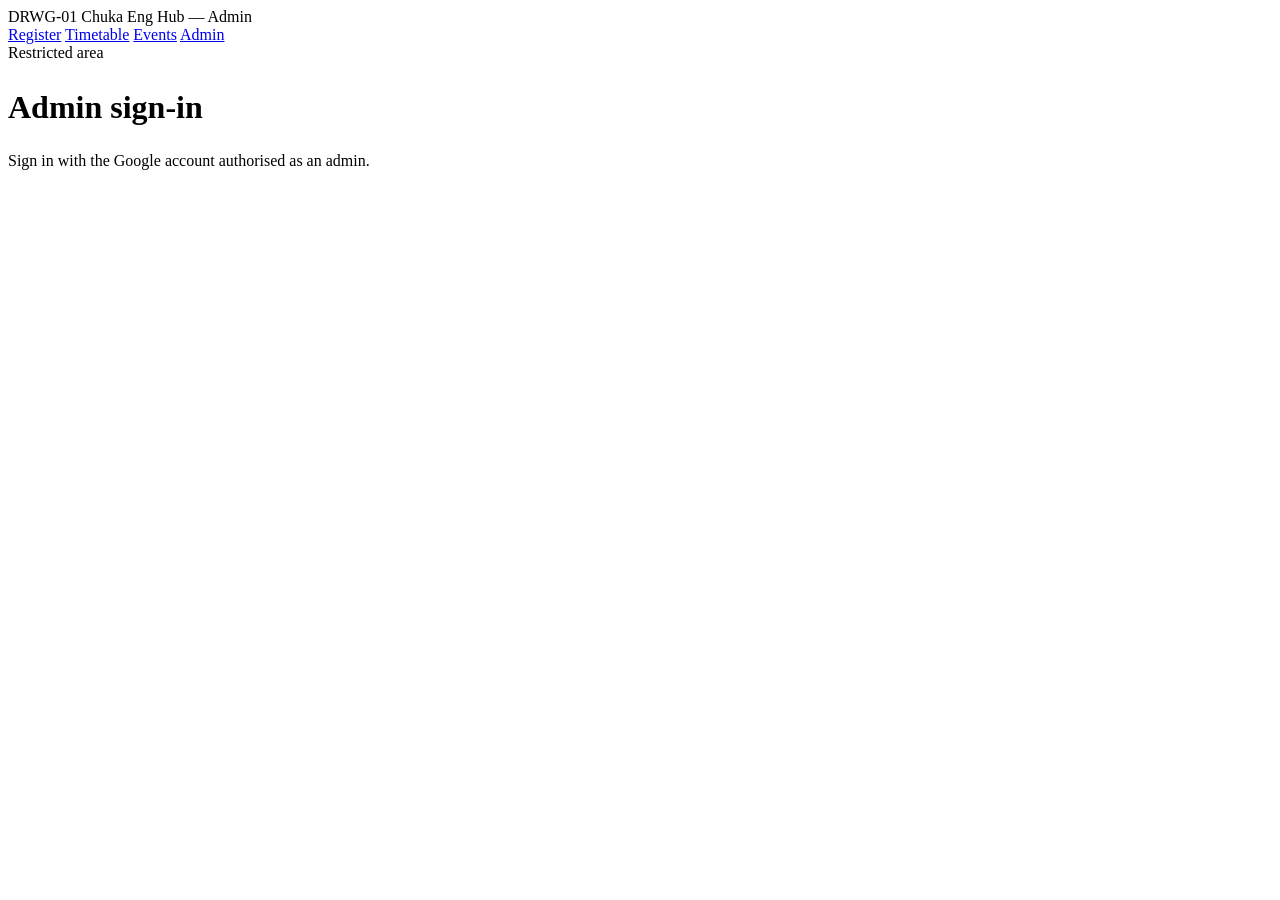
==== admin.html @ 58bb3809 "Create admin.html" ====
<!DOCTYPE html>
<html lang="en">
<head>
<meta charset="UTF-8">
<meta name="viewport" content="width=device-width, initial-scale=1.0">
<title>Admin — Chuka Eng Hub</title>
<link rel="stylesheet" href="style.css">
<script src="https://accounts.google.com/gsi/client" async defer></script>
</head>
<body>

<header class="title-block">
  <div class="title-block-inner">
    <div class="mark">
      <span class="drwg-no">DRWG-01</span>
      <span class="name">Chuka Eng Hub — Admin</span>
    </div>
    <nav>
      <a href="index.html">Register</a>
      <a href="timetable.html">Timetable</a>
      <a href="events.html">Events</a>
      <a href="admin.html" class="active">Admin</a>
    </nav>
  </div>
</header>

<main class="wrap">

  <section id="signin-section" class="hero" style="padding-bottom:0;">
    <div class="field-label">Restricted area</div>
    <h1 style="font-size:2rem;">Admin sign-in</h1>
    <p class="lede">Sign in with the Google account authorised as an admin.</p>
    <div id="g_id_signin" style="margin-top:20px;"></div>
    <div class="msg" id="signin-msg"></div>
  </section>

  <section id="admin-section" style="display:none;">
    <p style="color:rgba(237,242,251,0.75);">Signed in as <strong id="admin-email" class="mono"></strong></p>

    <div class="two-col" style="align-items:stretch;">

      <div class="panel">
        <h2>Post an announcement</h2>
        <form id="announcement-form">
          <label for="a-title">Title</label>
          <input id="a-title" required type="text" placeholder="e.g. CAT 2 postponed">

          <label for="a-body">Message</label>
          <textarea id="a-body" required placeholder="Full announcement text sent to all activated members."></textarea>

          <button class="btn btn-primary btn-block" type="submit">Send announcement now</button>
          <div class="msg" id="announcement-msg"></div>
        </form>
      </div>

      <div class="panel">
        <h2>Add exam timetable entry</h2>
        <form id="exam-form">
          <label for="e-code">Unit code</label>
          <input id="e-code" required type="text" placeholder="e.g. EEE 2201">

          <label for="e-name">Unit name</label>
          <input id="e-name" required type="text" placeholder="e.g. Circuit Theory II">

          <label for="e-date">Date</label>
          <input id="e-date" required type="date">

          <label for="e-time">Time</label>
          <input id="e-time" required type="time">

          <label for="e-venue">Venue</label>
          <input id="e-venue" required type="text" placeholder="e.g. ETB 3">

          <label for="e-notes">Notes (optional)</label>
          <input id="e-notes" type="text" placeholder="e.g. Bring calculator">

          <button class="btn btn-primary btn-block" type="submit">Add to timetable</button>
          <div class="msg" id="exam-msg"></div>
        </form>
      </div>

    </div>

    <div class="panel" style="margin-top:24px;">
      <h2>Add event</h2>
      <form id="event-form">
        <div class="two-col">
          <div>
            <label for="ev-name">Event name</label>
            <input id="ev-name" required type="text" placeholder="e.g. Engineering Career Fair">

            <label for="ev-date">Date</label>
            <input id="ev-date" required type="date">

            <label for="ev-time">Time (optional)</label>
            <input id="ev-time" type="time">
          </div>
          <div>
            <label for="ev-location">Location</label>
            <input id="ev-location" required type="text" placeholder="e.g. ETB Grounds">

            <label for="ev-description">Description</label>
            <textarea id="ev-description" required placeholder="Short description shown on the events page."></textarea>

            <label style="display:flex; align-items:center; gap:8px; margin-top:14px;">
              <input type="checkbox" id="ev-notify" style="width:auto;">
              <span style="font-weight:500;">Email activated members about this event</span>
            </label>
          </div>
        </div>
        <button class="btn btn-primary btn-block" type="submit">Publish event</button>
        <div class="msg" id="event-msg"></div>
      </form>
    </div>
  </section>

</main>

<script src="app.js"></script>
<script>
  /* ---- CONFIG: paste your Google OAuth Client ID (from Google Cloud Console) ---- */
  const GOOGLE_CLIENT_ID = "PASTE_YOUR_GOOGLE_OAUTH_CLIENT_ID_HERE.apps.googleusercontent.com";

  let idToken = null;

  window.onload = () => {
    google.accounts.id.initialize({
      client_id: GOOGLE_CLIENT_ID,
      callback: handleCredentialResponse
    });
    google.accounts.id.renderButton(
      document.getElementById("g_id_signin"),
      { theme: "outline", size: "large" }
    );
  };

  async function handleCredentialResponse(response) {
    idToken = response.credential;
    const msg = document.getElementById("signin-msg");
    try {
      const result = await callBackend("verifyAdmin", { idToken });
      if (result.success) {
        document.getElementById("signin-section").style.display = "none";
        document.getElementById("admin-section").style.display = "block";
        document.getElementById("admin-email").textContent = result.email;
      } else {
        showMsg(msg, result.error || "This account is not authorised as an admin.", false);
      }
    } catch (err) {
      showMsg(msg, "Couldn't verify sign-in. Try again.", false);
    }
  }

  // ---- Announcement ----
  document.getElementById("announcement-form").addEventListener("submit", async (e) => {
    e.preventDefault();
    const msg = document.getElementById("announcement-msg");
    const result = await callBackend("postAnnouncement", {
      idToken,
      title: document.getElementById("a-title").value.trim(),
      body: document.getElementById("a-body").value.trim()
    });
    showMsg(msg, result.success ? "Announcement sent." : (result.error || "Failed to send."), result.success);
    if (result.success) e.target.reset();
  });

  // ---- Exam timetable ----
  document.getElementById("exam-form").addEventListener("submit", async (e) => {
    e.preventDefault();
    const msg = document.getElementById("exam-msg");
    const result = await callBackend("addExamEntry", {
      idToken,
      unitCode: document.getElementById("e-code").value.trim(),
      unitName: document.getElementById("e-name").value.trim(),
      date: document.getElementById("e-date").value,
      time: document.getElementById("e-time").value,
      venue: document.getElementById("e-venue").value.trim(),
      notes: document.getElementById("e-notes").value.trim()
    });
    showMsg(msg, result.success ? "Added to timetable." : (result.error || "Failed to add."), result.success);
    if (result.success) e.target.reset();
  });

  // ---- Event ----
  document.getElementById("event-form").addEventListener("submit", async (e) => {
    e.preventDefault();
    const msg = document.getElementById("event-msg");
    const result = await callBackend("addEvent", {
      idToken,
      eventName: document.getElementById("ev-name").value.trim(),
      date: document.getElementById("ev-date").value,
      time: document.getElementById("ev-time").value,
      location: document.getElementById("ev-location").value.trim(),
      description: document.getElementById("ev-description").value.trim(),
      notifyMembers: document.getElementById("ev-notify").checked
    });
    showMsg(msg, result.success ? "Event published." : (result.error || "Failed to publish."), result.success);
    if (result.success) e.target.reset();
  });
</script>
</body>
</html>
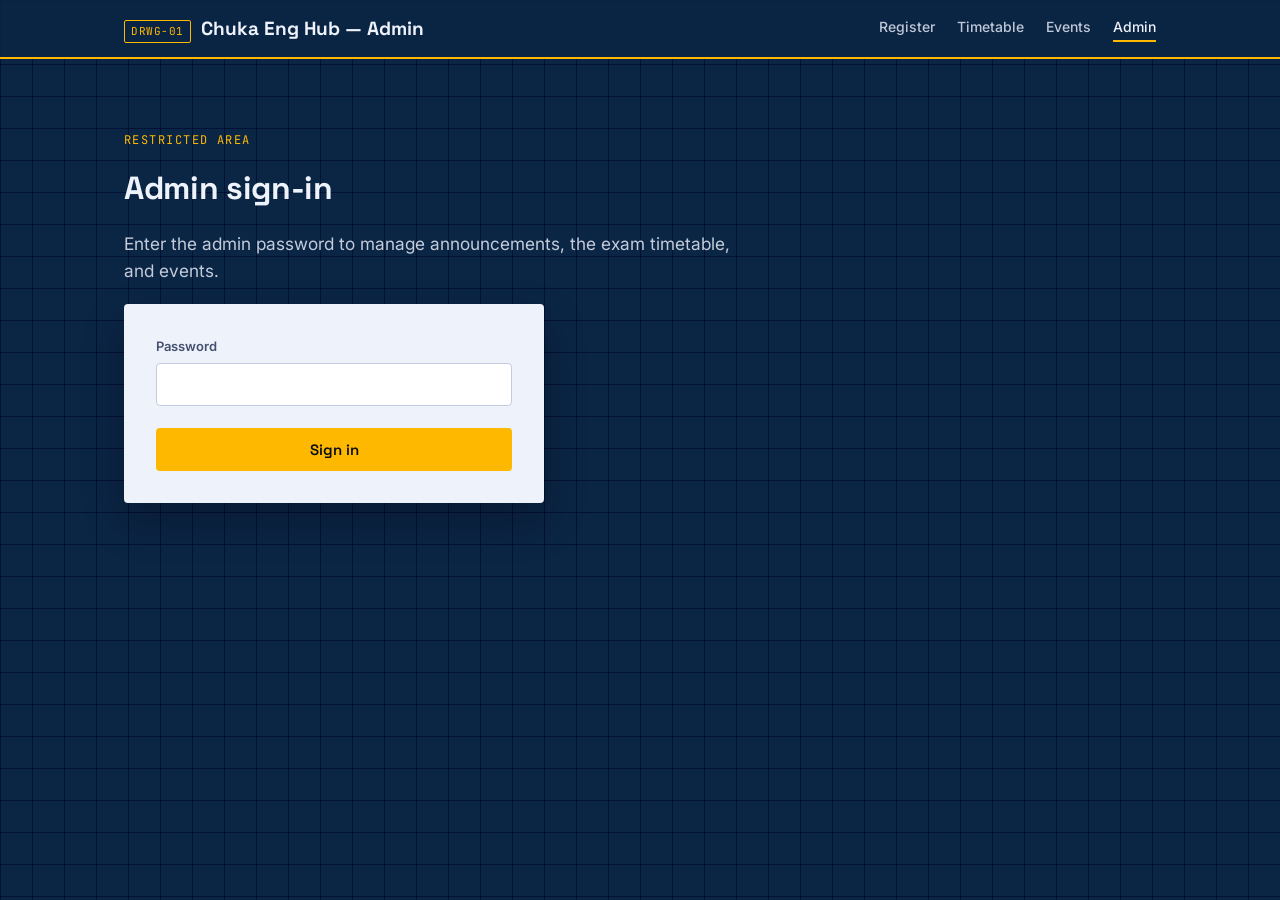
==== commit adef9c77: "Update admin.html" ====
--- a/admin.html
+++ b/admin.html
@@ -5,7 +5,6 @@
 <meta name="viewport" content="width=device-width, initial-scale=1.0">
 <title>Admin — Chuka Eng Hub</title>
 <link rel="stylesheet" href="style.css">
-<script src="https://accounts.google.com/gsi/client" async defer></script>
 </head>
 <body>
 
@@ -29,13 +28,22 @@
   <section id="signin-section" class="hero" style="padding-bottom:0;">
     <div class="field-label">Restricted area</div>
     <h1 style="font-size:2rem;">Admin sign-in</h1>
-    <p class="lede">Sign in with the Google account authorised as an admin.</p>
-    <div id="g_id_signin" style="margin-top:20px;"></div>
-    <div class="msg" id="signin-msg"></div>
+    <p class="lede">Enter the admin password to manage announcements, the exam timetable, and events.</p>
+
+    <div class="panel" style="max-width:420px; margin-top:20px;">
+      <form id="password-form">
+        <label for="admin-password">Password</label>
+        <input id="admin-password" type="password" required autocomplete="current-password">
+        <button class="btn btn-primary btn-block" type="submit">Sign in</button>
+        <div class="msg" id="signin-msg"></div>
+      </form>
+    </div>
   </section>
 
   <section id="admin-section" style="display:none;">
-    <p style="color:rgba(237,242,251,0.75);">Signed in as <strong id="admin-email" class="mono"></strong></p>
+    <p style="color:rgba(237,242,251,0.75);">Signed in as admin.
+      <button id="logout-btn" class="btn-ghost" style="border:none; text-decoration:underline; background:none; cursor:pointer; padding:0; color:inherit; font-family:inherit;">Sign out</button>
+    </p>
 
     <div class="two-col" style="align-items:stretch;">
 
@@ -118,37 +126,38 @@
 
 <script src="app.js"></script>
 <script>
-  /* ---- CONFIG: paste your Google OAuth Client ID (from Google Cloud Console) ---- */
-  const GOOGLE_CLIENT_ID = "PASTE_YOUR_GOOGLE_OAUTH_CLIENT_ID_HERE.apps.googleusercontent.com";
-
-  let idToken = null;
-
-  window.onload = () => {
-    google.accounts.id.initialize({
-      client_id: GOOGLE_CLIENT_ID,
-      callback: handleCredentialResponse
-    });
-    google.accounts.id.renderButton(
-      document.getElementById("g_id_signin"),
-      { theme: "outline", size: "large" }
-    );
-  };
-
-  async function handleCredentialResponse(response) {
-    idToken = response.credential;
+  let adminPassword = null;
+
+  // Restore session for this tab only (cleared on close) so a refresh
+  // doesn't force re-entering the password every time.
+  adminPassword = sessionStorage.getItem("cehAdminPw");
+  if (adminPassword) showAdminSection();
+
+  document.getElementById("password-form").addEventListener("submit", async (e) => {
+    e.preventDefault();
     const msg = document.getElementById("signin-msg");
-    try {
-      const result = await callBackend("verifyAdmin", { idToken });
-      if (result.success) {
-        document.getElementById("signin-section").style.display = "none";
-        document.getElementById("admin-section").style.display = "block";
-        document.getElementById("admin-email").textContent = result.email;
-      } else {
-        showMsg(msg, result.error || "This account is not authorised as an admin.", false);
-      }
-    } catch (err) {
-      showMsg(msg, "Couldn't verify sign-in. Try again.", false);
+    const pw = document.getElementById("admin-password").value;
+    const result = await callBackend("verifyAdmin", { password: pw });
+    if (result.success) {
+      adminPassword = pw;
+      sessionStorage.setItem("cehAdminPw", pw);
+      showAdminSection();
+    } else {
+      showMsg(msg, result.error || "Incorrect password.", false);
     }
+  });
+
+  document.getElementById("logout-btn").addEventListener("click", () => {
+    sessionStorage.removeItem("cehAdminPw");
+    adminPassword = null;
+    document.getElementById("admin-section").style.display = "none";
+    document.getElementById("signin-section").style.display = "block";
+    document.getElementById("admin-password").value = "";
+  });
+
+  function showAdminSection() {
+    document.getElementById("signin-section").style.display = "none";
+    document.getElementById("admin-section").style.display = "block";
   }
 
   // ---- Announcement ----
@@ -156,7 +165,7 @@
     e.preventDefault();
     const msg = document.getElementById("announcement-msg");
     const result = await callBackend("postAnnouncement", {
-      idToken,
+      password: adminPassword,
       title: document.getElementById("a-title").value.trim(),
       body: document.getElementById("a-body").value.trim()
     });
@@ -169,7 +178,7 @@
     e.preventDefault();
     const msg = document.getElementById("exam-msg");
     const result = await callBackend("addExamEntry", {
-      idToken,
+      password: adminPassword,
       unitCode: document.getElementById("e-code").value.trim(),
       unitName: document.getElementById("e-name").value.trim(),
       date: document.getElementById("e-date").value,
@@ -186,7 +195,7 @@
     e.preventDefault();
     const msg = document.getElementById("event-msg");
     const result = await callBackend("addEvent", {
-      idToken,
+      password: adminPassword,
       eventName: document.getElementById("ev-name").value.trim(),
       date: document.getElementById("ev-date").value,
       time: document.getElementById("ev-time").value,
--- a/style.css
+++ b/style.css
@@ -0,0 +1,391 @@
+/* ==========================================================================
+   Chuka Eng Hub — visual identity: "engineering drawing / blueprint"
+   Palette:
+     --navy       #0B2545  (blueprint field)
+     --navy-line  #1B3A63  (grid lines on blueprint)
+     --paper      #EDF2FB  (drawing paper / card surface)
+     --ink        #0A0E17  (primary text on paper)
+     --amber      #FFB800  (accent, "hazard/measurement" marks)
+     --signal     #3DDC84  (success / paid / active status)
+     --alert      #FF5C5C  (errors, unpaid/inactive status)
+   Type:
+     Display: 'Space Grotesk' — technical, geometric, drawing-title feel
+     Body:    'Inter'
+     Data:    'JetBrains Mono' — unit codes, dates, timetable figures
+   ========================================================================== */
+
+@import url('https://fonts.googleapis.com/css2?family=Space+Grotesk:wght@500;600;700&family=Inter:wght@400;500;600&family=JetBrains+Mono:wght@400;500;700&display=swap');
+
+:root {
+  --navy: #0B2545;
+  --navy-line: #1B3A63;
+  --paper: #EDF2FB;
+  --ink: #0A0E17;
+  --ink-soft: #445070;
+  --amber: #FFB800;
+  --signal: #3DDC84;
+  --alert: #FF5C5C;
+  --radius: 4px;
+  --max-width: 1080px;
+}
+
+* { box-sizing: border-box; }
+
+html { scroll-behavior: smooth; }
+
+@media (prefers-reduced-motion: reduce) {
+  html { scroll-behavior: auto; }
+  * { animation-duration: 0.001ms !important; transition-duration: 0.001ms !important; }
+}
+
+body {
+  margin: 0;
+  background:
+    linear-gradient(var(--navy-line) 1px, transparent 1px) 0 0 / 32px 32px,
+    linear-gradient(90deg, var(--navy-line) 1px, transparent 1px) 0 0 / 32px 32px,
+    var(--navy);
+  background-blend-mode: overlay, overlay, normal;
+  color: var(--paper);
+  font-family: 'Inter', sans-serif;
+  line-height: 1.55;
+  min-height: 100vh;
+}
+
+a { color: inherit; }
+
+h1, h2, h3, .display {
+  font-family: 'Space Grotesk', sans-serif;
+  letter-spacing: -0.01em;
+  margin: 0 0 0.4em;
+}
+
+.mono {
+  font-family: 'JetBrains Mono', monospace;
+}
+
+.wrap {
+  max-width: var(--max-width);
+  margin: 0 auto;
+  padding: 0 24px;
+}
+
+/* ---------- Title block (signature element) ----------
+   Mimics an engineering drawing's title block: a bordered strip with
+   labeled fields, used as the site header/status bar on every page. */
+
+.title-block {
+  border-bottom: 2px solid var(--amber);
+  background: rgba(11, 37, 69, 0.85);
+  backdrop-filter: blur(6px);
+  position: sticky;
+  top: 0;
+  z-index: 20;
+}
+
+.title-block-inner {
+  max-width: var(--max-width);
+  margin: 0 auto;
+  padding: 14px 24px;
+  display: flex;
+  align-items: center;
+  justify-content: space-between;
+  flex-wrap: wrap;
+  gap: 12px;
+}
+
+.title-block .mark {
+  display: flex;
+  align-items: baseline;
+  gap: 10px;
+}
+
+.title-block .mark .drwg-no {
+  font-family: 'JetBrains Mono', monospace;
+  font-size: 11px;
+  color: var(--amber);
+  border: 1px solid var(--amber);
+  padding: 2px 6px;
+  border-radius: 2px;
+  letter-spacing: 0.05em;
+}
+
+.title-block .mark .name {
+  font-family: 'Space Grotesk', sans-serif;
+  font-weight: 700;
+  font-size: 19px;
+}
+
+.title-block nav {
+  display: flex;
+  gap: 22px;
+  font-size: 14px;
+  font-weight: 500;
+}
+
+.title-block nav a {
+  text-decoration: none;
+  color: var(--paper);
+  opacity: 0.8;
+  border-bottom: 2px solid transparent;
+  padding-bottom: 2px;
+}
+
+.title-block nav a:hover,
+.title-block nav a.active {
+  opacity: 1;
+  border-bottom-color: var(--amber);
+}
+
+/* ---------- Hero ---------- */
+
+.hero {
+  padding: 72px 0 48px;
+}
+
+.hero .field-label {
+  font-family: 'JetBrains Mono', monospace;
+  font-size: 12px;
+  letter-spacing: 0.12em;
+  text-transform: uppercase;
+  color: var(--amber);
+  margin-bottom: 14px;
+}
+
+.hero h1 {
+  font-size: clamp(2rem, 5vw, 3.2rem);
+  max-width: 18ch;
+}
+
+.hero p.lede {
+  max-width: 56ch;
+  color: rgba(237, 242, 251, 0.82);
+  font-size: 1.08rem;
+}
+
+.hero-specs {
+  display: grid;
+  grid-template-columns: repeat(auto-fit, minmax(140px, 1fr));
+  gap: 1px;
+  background: var(--navy-line);
+  border: 1px solid var(--navy-line);
+  margin-top: 36px;
+  max-width: 640px;
+}
+
+.hero-specs div {
+  background: rgba(11, 37, 69, 0.9);
+  padding: 14px 16px;
+}
+
+.hero-specs .k {
+  font-family: 'JetBrains Mono', monospace;
+  font-size: 10px;
+  letter-spacing: 0.08em;
+  text-transform: uppercase;
+  color: var(--amber);
+  display: block;
+  margin-bottom: 6px;
+}
+
+.hero-specs .v {
+  font-family: 'Space Grotesk', sans-serif;
+  font-weight: 600;
+  font-size: 1rem;
+}
+
+/* ---------- Cards / panels (drawing paper) ---------- */
+
+.panel {
+  background: var(--paper);
+  color: var(--ink);
+  border-radius: var(--radius);
+  padding: 32px;
+  box-shadow: 0 18px 40px rgba(0,0,0,0.28);
+}
+
+.panel h2 { color: var(--ink); }
+.panel p { color: var(--ink-soft); }
+
+section {
+  padding: 40px 0;
+}
+
+/* ---------- Forms ---------- */
+
+label {
+  display: block;
+  font-size: 13px;
+  font-weight: 600;
+  margin: 16px 0 6px;
+  color: var(--ink-soft);
+}
+
+label:first-of-type { margin-top: 0; }
+
+input, select, textarea {
+  width: 100%;
+  padding: 11px 13px;
+  border: 1.5px solid #C4CDE0;
+  border-radius: var(--radius);
+  font-family: 'Inter', sans-serif;
+  font-size: 15px;
+  background: #fff;
+  color: var(--ink);
+}
+
+input:focus, select:focus, textarea:focus {
+  outline: 2px solid var(--navy);
+  outline-offset: 1px;
+  border-color: var(--navy);
+}
+
+textarea { resize: vertical; min-height: 90px; }
+
+.btn {
+  display: inline-flex;
+  align-items: center;
+  gap: 8px;
+  border: none;
+  border-radius: var(--radius);
+  padding: 12px 22px;
+  font-family: 'Space Grotesk', sans-serif;
+  font-weight: 600;
+  font-size: 15px;
+  cursor: pointer;
+  text-decoration: none;
+}
+
+.btn-primary {
+  background: var(--amber);
+  color: var(--ink);
+}
+.btn-primary:hover { background: #ffc633; }
+
+.btn-ghost {
+  background: transparent;
+  border: 1.5px solid var(--navy);
+  color: var(--navy);
+}
+.btn-ghost:hover { background: rgba(11,37,69,0.06); }
+
+.btn-block { width: 100%; justify-content: center; margin-top: 22px; }
+
+.btn:disabled { opacity: 0.6; cursor: not-allowed; }
+
+/* ---------- Status pills ---------- */
+
+.pill {
+  display: inline-block;
+  font-family: 'JetBrains Mono', monospace;
+  font-size: 11px;
+  letter-spacing: 0.05em;
+  text-transform: uppercase;
+  padding: 3px 9px;
+  border-radius: 20px;
+}
+.pill-free { background: #E4E9F5; color: var(--ink-soft); }
+.pill-paid { background: rgba(61, 220, 132, 0.15); color: #1D8A52; }
+
+/* ---------- Tables (timetable / events) ---------- */
+
+table {
+  width: 100%;
+  border-collapse: collapse;
+  font-size: 14.5px;
+}
+
+th {
+  text-align: left;
+  font-family: 'JetBrains Mono', monospace;
+  font-size: 11px;
+  letter-spacing: 0.06em;
+  text-transform: uppercase;
+  color: var(--ink-soft);
+  border-bottom: 2px solid var(--navy);
+  padding: 10px 8px;
+}
+
+td {
+  padding: 12px 8px;
+  border-bottom: 1px solid #DCE3F0;
+  color: var(--ink);
+}
+
+tr:last-child td { border-bottom: none; }
+
+.unit-code {
+  font-family: 'JetBrains Mono', monospace;
+  font-weight: 700;
+  color: var(--navy);
+}
+
+/* ---------- Feature grid ---------- */
+
+.grid-3 {
+  display: grid;
+  grid-template-columns: repeat(auto-fit, minmax(230px, 1fr));
+  gap: 20px;
+  margin-top: 8px;
+}
+
+.feature {
+  border: 1px solid var(--navy-line);
+  background: rgba(237, 242, 251, 0.04);
+  border-radius: var(--radius);
+  padding: 22px;
+}
+
+.feature .num {
+  font-family: 'JetBrains Mono', monospace;
+  color: var(--amber);
+  font-size: 12px;
+  margin-bottom: 10px;
+  display: block;
+}
+
+.feature h3 { font-size: 1.05rem; margin-bottom: 6px; }
+.feature p { color: rgba(237,242,251,0.75); font-size: 0.94rem; margin: 0; }
+
+/* ---------- Footer ---------- */
+
+footer {
+  border-top: 1px solid var(--navy-line);
+  margin-top: 60px;
+  padding: 28px 0 40px;
+  font-size: 13px;
+  color: rgba(237,242,251,0.6);
+}
+
+footer a { text-decoration: underline; }
+
+.support-note {
+  font-size: 12.5px;
+  color: rgba(237,242,251,0.55);
+  margin-top: 6px;
+  max-width: 60ch;
+}
+
+/* ---------- Utility ---------- */
+
+.msg {
+  padding: 12px 14px;
+  border-radius: var(--radius);
+  font-size: 14px;
+  margin-top: 16px;
+  display: none;
+}
+.msg.show { display: block; }
+.msg-ok { background: rgba(61,220,132,0.12); color: #1D8A52; border: 1px solid rgba(61,220,132,0.4); }
+.msg-err { background: rgba(255,92,92,0.1); color: #B23A3A; border: 1px solid rgba(255,92,92,0.4); }
+
+.two-col {
+  display: grid;
+  grid-template-columns: 1.1fr 1fr;
+  gap: 40px;
+  align-items: start;
+}
+
+@media (max-width: 820px) {
+  .two-col { grid-template-columns: 1fr; }
+  .title-block nav { gap: 14px; font-size: 13px; }
+}
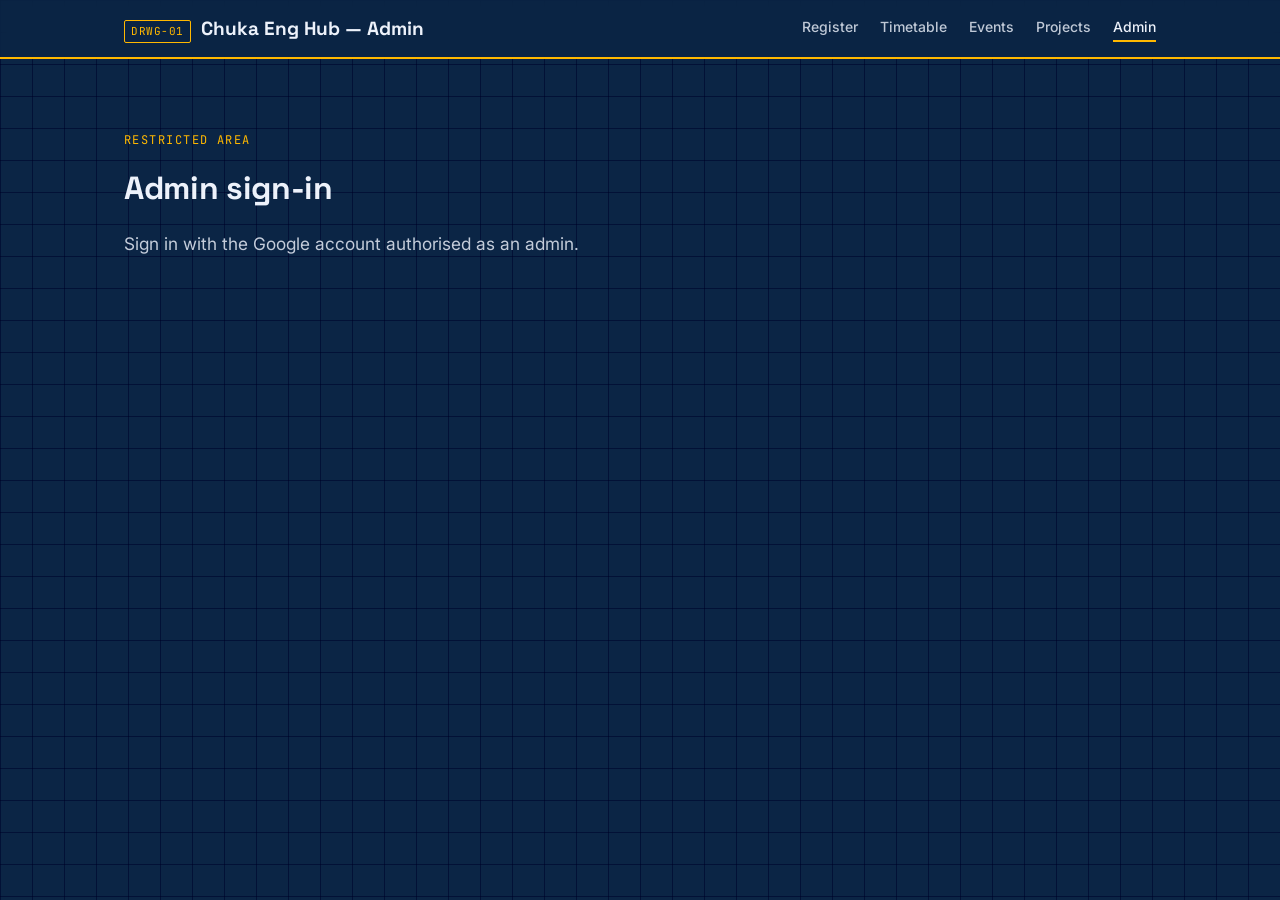
==== commit 6b6c0275: "Update admin.html" ====
--- a/admin.html
+++ b/admin.html
@@ -5,6 +5,7 @@
 <meta name="viewport" content="width=device-width, initial-scale=1.0">
 <title>Admin — Chuka Eng Hub</title>
 <link rel="stylesheet" href="style.css">
+<script src="https://accounts.google.com/gsi/client" async defer></script>
 </head>
 <body>
 
@@ -18,6 +19,7 @@
       <a href="index.html">Register</a>
       <a href="timetable.html">Timetable</a>
       <a href="events.html">Events</a>
+      <a href="projects.html">Projects</a>
       <a href="admin.html" class="active">Admin</a>
     </nav>
   </div>
@@ -28,22 +30,13 @@
   <section id="signin-section" class="hero" style="padding-bottom:0;">
     <div class="field-label">Restricted area</div>
     <h1 style="font-size:2rem;">Admin sign-in</h1>
-    <p class="lede">Enter the admin password to manage announcements, the exam timetable, and events.</p>
-
-    <div class="panel" style="max-width:420px; margin-top:20px;">
-      <form id="password-form">
-        <label for="admin-password">Password</label>
-        <input id="admin-password" type="password" required autocomplete="current-password">
-        <button class="btn btn-primary btn-block" type="submit">Sign in</button>
-        <div class="msg" id="signin-msg"></div>
-      </form>
-    </div>
+    <p class="lede">Sign in with the Google account authorised as an admin.</p>
+    <div id="g_id_signin" style="margin-top:20px;"></div>
+    <div class="msg" id="signin-msg"></div>
   </section>
 
   <section id="admin-section" style="display:none;">
-    <p style="color:rgba(237,242,251,0.75);">Signed in as admin.
-      <button id="logout-btn" class="btn-ghost" style="border:none; text-decoration:underline; background:none; cursor:pointer; padding:0; color:inherit; font-family:inherit;">Sign out</button>
-    </p>
+    <p style="color:rgba(237,242,251,0.75);">Signed in as <strong id="admin-email" class="mono"></strong></p>
 
     <div class="two-col" style="align-items:stretch;">
 
@@ -109,6 +102,10 @@
 
             <label for="ev-description">Description</label>
             <textarea id="ev-description" required placeholder="Short description shown on the events page."></textarea>
+
+            <label for="ev-image">Event image (optional)</label>
+            <input id="ev-image" type="file" accept="image/*">
+            <img id="ev-image-preview" class="image-preview" alt="Preview of selected image" style="display:none;">
 
             <label style="display:flex; align-items:center; gap:8px; margin-top:14px;">
               <input type="checkbox" id="ev-notify" style="width:auto;">
@@ -120,44 +117,72 @@
         <div class="msg" id="event-msg"></div>
       </form>
     </div>
+
+    <div class="panel" style="margin-top:24px;">
+      <h2>Add project</h2>
+      <p style="margin-top:-8px;">Showcase a student project — appears on the public Projects page, newest first.</p>
+      <form id="project-form">
+        <div class="two-col">
+          <div>
+            <label for="p-name">Project name</label>
+            <input id="p-name" required type="text" placeholder="e.g. Solar-Powered Water Pump">
+
+            <label for="p-authors">Author(s)</label>
+            <input id="p-authors" type="text" placeholder="e.g. Wanjiku Mwangi, John Kamau">
+
+            <label for="p-link">Link (optional)</label>
+            <input id="p-link" type="url" placeholder="e.g. GitHub repo, report, or demo video URL">
+          </div>
+          <div>
+            <label for="p-description">Description</label>
+            <textarea id="p-description" required placeholder="What the project does, tools used, outcomes."></textarea>
+
+            <label for="p-image">Project image (optional)</label>
+            <input id="p-image" type="file" accept="image/*">
+            <img id="p-image-preview" class="image-preview" alt="Preview of selected image" style="display:none;">
+          </div>
+        </div>
+        <button class="btn btn-primary btn-block" type="submit">Publish project</button>
+        <div class="msg" id="project-msg"></div>
+      </form>
+    </div>
   </section>
 
 </main>
 
 <script src="app.js"></script>
 <script>
-  let adminPassword = null;
-
-  // Restore session for this tab only (cleared on close) so a refresh
-  // doesn't force re-entering the password every time.
-  adminPassword = sessionStorage.getItem("cehAdminPw");
-  if (adminPassword) showAdminSection();
-
-  document.getElementById("password-form").addEventListener("submit", async (e) => {
-    e.preventDefault();
+  /* ---- CONFIG: paste your Google OAuth Client ID (from Google Cloud Console) ---- */
+  const GOOGLE_CLIENT_ID = "PASTE_YOUR_GOOGLE_OAUTH_CLIENT_ID_HERE.apps.googleusercontent.com";
+
+  let idToken = null;
+
+  window.onload = () => {
+    google.accounts.id.initialize({
+      client_id: GOOGLE_CLIENT_ID,
+      callback: handleCredentialResponse
+    });
+    google.accounts.id.renderButton(
+      document.getElementById("g_id_signin"),
+      { theme: "outline", size: "large" }
+    );
+  };
+
+  async function handleCredentialResponse(response) {
+    idToken = response.credential;
     const msg = document.getElementById("signin-msg");
-    const pw = document.getElementById("admin-password").value;
-    const result = await callBackend("verifyAdmin", { password: pw });
-    if (result.success) {
-      adminPassword = pw;
-      sessionStorage.setItem("cehAdminPw", pw);
-      showAdminSection();
-    } else {
-      showMsg(msg, result.error || "Incorrect password.", false);
+    try {
+      const result = await callBackend("verifyAdmin", { idToken });
+      if (result.success) {
+        document.getElementById("signin-section").style.display = "none";
+        document.getElementById("admin-section").style.display = "block";
+        document.getElementById("admin-email").textContent = result.email;
+      } else {
+        showMsg(msg, result.error || "This account is not authorised as an admin.", false);
+      }
+    } catch (err) {
+      showMsg(msg, "Couldn't verify sign-in. Try again.", false);
     }
-  });
-
-  document.getElementById("logout-btn").addEventListener("click", () => {
-    sessionStorage.removeItem("cehAdminPw");
-    adminPassword = null;
-    document.getElementById("admin-section").style.display = "none";
-    document.getElementById("signin-section").style.display = "block";
-    document.getElementById("admin-password").value = "";
-  });
-
-  function showAdminSection() {
-    document.getElementById("signin-section").style.display = "none";
-    document.getElementById("admin-section").style.display = "block";
   }
 
   // ---- Announcement ----
@@ -165,7 +190,7 @@
     e.preventDefault();
     const msg = document.getElementById("announcement-msg");
     const result = await callBackend("postAnnouncement", {
-      password: adminPassword,
+      idToken,
       title: document.getElementById("a-title").value.trim(),
       body: document.getElementById("a-body").value.trim()
     });
@@ -178,7 +203,7 @@
     e.preventDefault();
     const msg = document.getElementById("exam-msg");
     const result = await callBackend("addExamEntry", {
-      password: adminPassword,
+      idToken,
       unitCode: document.getElementById("e-code").value.trim(),
       unitName: document.getElementById("e-name").value.trim(),
       date: document.getElementById("e-date").value,
@@ -190,21 +215,127 @@
     if (result.success) e.target.reset();
   });
 
+  // ---- Image upload helper (shared by Event and Project forms) ----
+  const MAX_IMAGE_BYTES = 8 * 1024 * 1024; // 8MB, must match Projects.gs
+
+  function fileToBase64(file) {
+    return new Promise((resolve, reject) => {
+      const reader = new FileReader();
+      reader.onload = () => resolve(reader.result.split(",")[1]);
+      reader.onerror = () => reject(new Error("Couldn't read the image file."));
+      reader.readAsDataURL(file);
+    });
+  }
+
+  async function uploadImageIfSelected(fileInput) {
+    const file = fileInput.files[0];
+    if (!file) return "";
+    if (file.size > MAX_IMAGE_BYTES) {
+      throw new Error("Image must be under 8MB.");
+    }
+    const imageData = await fileToBase64(file);
+    const result = await callBackend("uploadImage", {
+      idToken, imageData, mimeType: file.type, filename: file.name
+    });
+    if (!result.success) throw new Error(result.error || "Image upload failed.");
+    return result.imageUrl;
+  }
+
+  // Shows a local preview of the selected image immediately (before any
+  // upload happens), and clears it again after a successful publish.
+  function setupImagePreview(fileInputId, previewImgId, msgId) {
+    const fileInput = document.getElementById(fileInputId);
+    const preview = document.getElementById(previewImgId);
+    const msg = document.getElementById(msgId);
+    fileInput.addEventListener("change", () => {
+      const file = fileInput.files[0];
+      if (!file) {
+        preview.style.display = "none";
+        preview.src = "";
+        return;
+      }
+      if (file.size > MAX_IMAGE_BYTES) {
+        showMsg(msg, "Image must be under 8MB — please choose a smaller file.", false);
+        fileInput.value = "";
+        preview.style.display = "none";
+        preview.src = "";
+        return;
+      }
+      preview.src = URL.createObjectURL(file);
+      preview.style.display = "block";
+    });
+    return () => { preview.style.display = "none"; preview.src = ""; };
+  }
+
+  const clearEventPreview = setupImagePreview("ev-image", "ev-image-preview", "event-msg");
+  const clearProjectPreview = setupImagePreview("p-image", "p-image-preview", "project-msg");
+
   // ---- Event ----
   document.getElementById("event-form").addEventListener("submit", async (e) => {
     e.preventDefault();
     const msg = document.getElementById("event-msg");
-    const result = await callBackend("addEvent", {
-      password: adminPassword,
-      eventName: document.getElementById("ev-name").value.trim(),
-      date: document.getElementById("ev-date").value,
-      time: document.getElementById("ev-time").value,
-      location: document.getElementById("ev-location").value.trim(),
-      description: document.getElementById("ev-description").value.trim(),
-      notifyMembers: document.getElementById("ev-notify").checked
-    });
-    showMsg(msg, result.success ? "Event published." : (result.error || "Failed to publish."), result.success);
-    if (result.success) e.target.reset();
+    const submitBtn = e.target.querySelector("button[type=submit]");
+    const originalLabel = submitBtn.textContent;
+    submitBtn.disabled = true;
+    try {
+      let imageUrl = "";
+      const fileInput = document.getElementById("ev-image");
+      if (fileInput.files[0]) {
+        submitBtn.textContent = "Uploading image...";
+        imageUrl = await uploadImageIfSelected(fileInput);
+      }
+      submitBtn.textContent = "Publishing...";
+      const result = await callBackend("addEvent", {
+        idToken,
+        eventName: document.getElementById("ev-name").value.trim(),
+        date: document.getElementById("ev-date").value,
+        time: document.getElementById("ev-time").value,
+        location: document.getElementById("ev-location").value.trim(),
+        description: document.getElementById("ev-description").value.trim(),
+        imageUrl,
+        notifyMembers: document.getElementById("ev-notify").checked
+      });
+      showMsg(msg, result.success ? "Event published." : (result.error || "Failed to publish."), result.success);
+      if (result.success) { e.target.reset(); clearEventPreview(); }
+    } catch (err) {
+      showMsg(msg, err.message || "Failed to publish.", false);
+    } finally {
+      submitBtn.disabled = false;
+      submitBtn.textContent = originalLabel;
+    }
+  });
+
+  // ---- Project ----
+  document.getElementById("project-form").addEventListener("submit", async (e) => {
+    e.preventDefault();
+    const msg = document.getElementById("project-msg");
+    const submitBtn = e.target.querySelector("button[type=submit]");
+    const originalLabel = submitBtn.textContent;
+    submitBtn.disabled = true;
+    try {
+      let imageUrl = "";
+      const fileInput = document.getElementById("p-image");
+      if (fileInput.files[0]) {
+        submitBtn.textContent = "Uploading image...";
+        imageUrl = await uploadImageIfSelected(fileInput);
+      }
+      submitBtn.textContent = "Publishing...";
+      const result = await callBackend("addProject", {
+        idToken,
+        projectName: document.getElementById("p-name").value.trim(),
+        authors: document.getElementById("p-authors").value.trim(),
+        description: document.getElementById("p-description").value.trim(),
+        link: document.getElementById("p-link").value.trim(),
+        imageUrl
+      });
+      showMsg(msg, result.success ? "Project published." : (result.error || "Failed to publish."), result.success);
+      if (result.success) { e.target.reset(); clearProjectPreview(); }
+    } catch (err) {
+      showMsg(msg, err.message || "Failed to publish.", false);
+    } finally {
+      submitBtn.disabled = false;
+      submitBtn.textContent = originalLabel;
+    }
   });
 </script>
 </body>
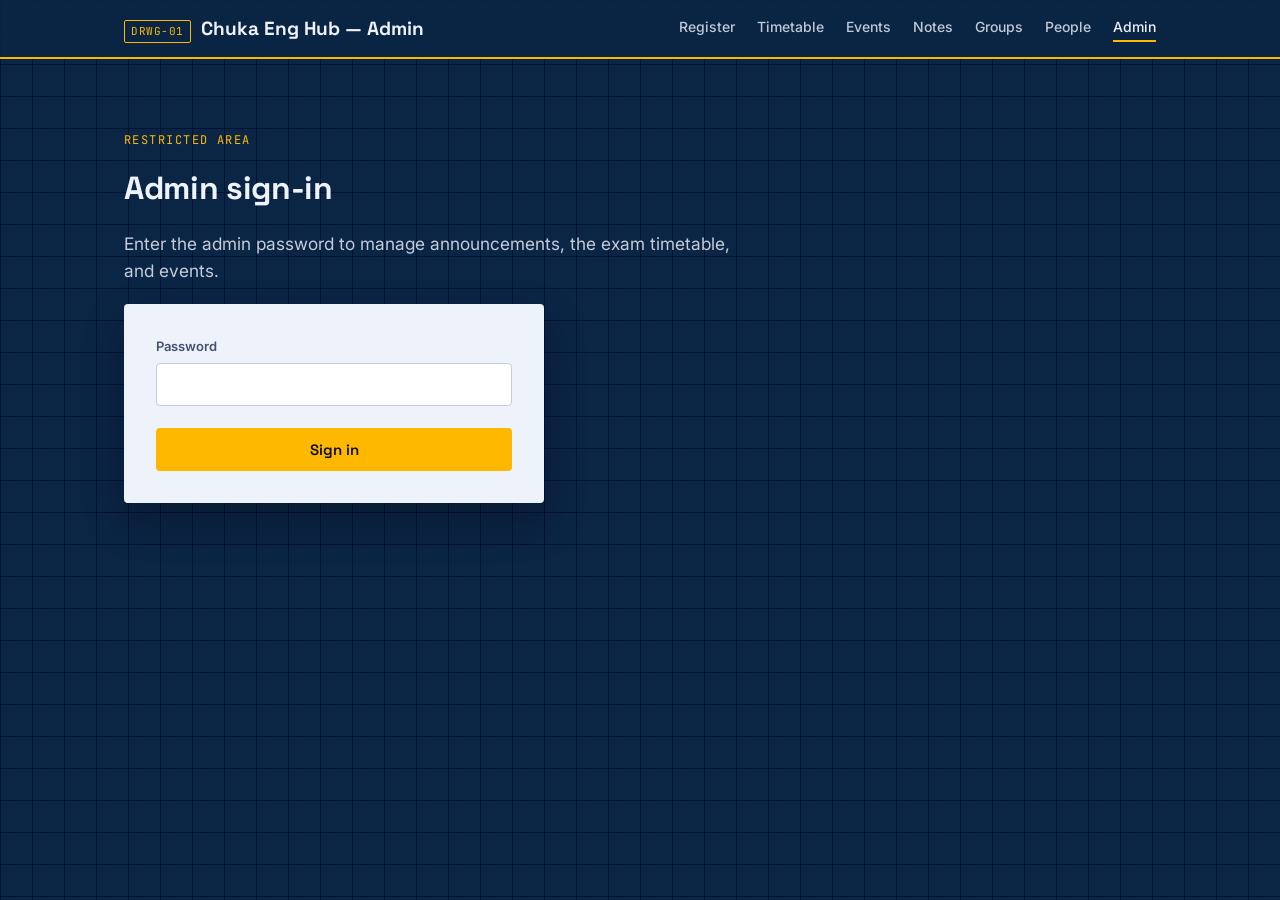
==== commit 100b2d5e: "Update admin.html" ====
--- a/admin.html
+++ b/admin.html
@@ -5,7 +5,6 @@
 <meta name="viewport" content="width=device-width, initial-scale=1.0">
 <title>Admin — Chuka Eng Hub</title>
 <link rel="stylesheet" href="style.css">
-<script src="https://accounts.google.com/gsi/client" async defer></script>
 </head>
 <body>
 
@@ -19,7 +18,9 @@
       <a href="index.html">Register</a>
       <a href="timetable.html">Timetable</a>
       <a href="events.html">Events</a>
-      <a href="projects.html">Projects</a>
+      <a href="notes.html">Notes</a>
+      <a href="groups.html">Groups</a>
+      <a href="personnel.html">People</a>
       <a href="admin.html" class="active">Admin</a>
     </nav>
   </div>
@@ -30,15 +31,24 @@
   <section id="signin-section" class="hero" style="padding-bottom:0;">
     <div class="field-label">Restricted area</div>
     <h1 style="font-size:2rem;">Admin sign-in</h1>
-    <p class="lede">Sign in with the Google account authorised as an admin.</p>
-    <div id="g_id_signin" style="margin-top:20px;"></div>
-    <div class="msg" id="signin-msg"></div>
+    <p class="lede">Enter the admin password to manage announcements, the exam timetable, and events.</p>
+
+    <div class="panel" style="max-width:420px; margin-top:20px;">
+      <form id="password-form">
+        <label for="admin-password">Password</label>
+        <input id="admin-password" type="password" required autocomplete="current-password">
+        <button class="btn btn-primary btn-block" type="submit">Sign in</button>
+        <div class="msg" id="signin-msg"></div>
+      </form>
+    </div>
   </section>
 
   <section id="admin-section" style="display:none;">
-    <p style="color:rgba(237,242,251,0.75);">Signed in as <strong id="admin-email" class="mono"></strong></p>
-
-    <div class="two-col" style="align-items:stretch;">
+    <p style="color:rgba(237,242,251,0.75);">Signed in as admin.
+      <button id="logout-btn" class="btn-ghost" style="border:none; text-decoration:underline; background:none; cursor:pointer; padding:0; color:inherit; font-family:inherit;">Sign out</button>
+    </p>
+
+    <div class="grid-3" style="align-items:stretch; margin-top:24px;">
 
       <div class="panel">
         <h2>Post an announcement</h2>
@@ -55,6 +65,41 @@
       </div>
 
       <div class="panel">
+        <h2>Add class timetable entry</h2>
+        <p style="margin-top:0; font-size:13px;">Repeats weekly on the selected day.</p>
+        <form id="class-form">
+          <label for="c-day">Day</label>
+          <select id="c-day" required>
+            <option value="" disabled selected>Select day</option>
+            <option value="Monday">Monday</option>
+            <option value="Tuesday">Tuesday</option>
+            <option value="Wednesday">Wednesday</option>
+            <option value="Thursday">Thursday</option>
+            <option value="Friday">Friday</option>
+            <option value="Saturday">Saturday</option>
+          </select>
+
+          <label for="c-code">Unit code</label>
+          <input id="c-code" required type="text" placeholder="e.g. EEE 2201">
+
+          <label for="c-name">Unit name</label>
+          <input id="c-name" required type="text" placeholder="e.g. Circuit Theory II">
+
+          <label for="c-time">Time</label>
+          <input id="c-time" required type="time">
+
+          <label for="c-venue">Venue</label>
+          <input id="c-venue" required type="text" placeholder="e.g. ETB 3">
+
+          <label for="c-lecturer">Lecturer (optional)</label>
+          <input id="c-lecturer" type="text" placeholder="e.g. Dr. Kamau">
+
+          <button class="btn btn-primary btn-block" type="submit">Add to class timetable</button>
+          <div class="msg" id="class-msg"></div>
+        </form>
+      </div>
+
+      <div class="panel">
         <h2>Add exam timetable entry</h2>
         <form id="exam-form">
           <label for="e-code">Unit code</label>
@@ -103,10 +148,6 @@
             <label for="ev-description">Description</label>
             <textarea id="ev-description" required placeholder="Short description shown on the events page."></textarea>
 
-            <label for="ev-image">Event image (optional)</label>
-            <input id="ev-image" type="file" accept="image/*">
-            <img id="ev-image-preview" class="image-preview" alt="Preview of selected image" style="display:none;">
-
             <label style="display:flex; align-items:center; gap:8px; margin-top:14px;">
               <input type="checkbox" id="ev-notify" style="width:auto;">
               <span style="font-weight:500;">Email activated members about this event</span>
@@ -117,33 +158,75 @@
         <div class="msg" id="event-msg"></div>
       </form>
     </div>
-
     <div class="panel" style="margin-top:24px;">
-      <h2>Add project</h2>
-      <p style="margin-top:-8px;">Showcase a student project — appears on the public Projects page, newest first.</p>
-      <form id="project-form">
+      <h2>Add note / document</h2>
+      <p style="margin-top:0;">Host the actual file on Google Drive (set sharing to "Anyone with the link can view"), then paste that link below — only the link and details are stored here.</p>
+      <form id="document-form">
         <div class="two-col">
           <div>
-            <label for="p-name">Project name</label>
-            <input id="p-name" required type="text" placeholder="e.g. Solar-Powered Water Pump">
-
-            <label for="p-authors">Author(s)</label>
-            <input id="p-authors" type="text" placeholder="e.g. Wanjiku Mwangi, John Kamau">
-
-            <label for="p-link">Link (optional)</label>
-            <input id="p-link" type="url" placeholder="e.g. GitHub repo, report, or demo video URL">
-          </div>
-          <div>
-            <label for="p-description">Description</label>
-            <textarea id="p-description" required placeholder="What the project does, tools used, outcomes."></textarea>
-
-            <label for="p-image">Project image (optional)</label>
-            <input id="p-image" type="file" accept="image/*">
-            <img id="p-image-preview" class="image-preview" alt="Preview of selected image" style="display:none;">
+            <label for="d-title">Title</label>
+            <input id="d-title" required type="text" placeholder="e.g. Circuit Theory II — CAT 1 2025">
+
+            <label for="d-unit">Unit</label>
+            <input id="d-unit" type="text" placeholder="e.g. EEE 2201">
+
+            <label for="d-year">Year</label>
+            <select id="d-year">
+              <option value="">Not year-specific</option>
+              <option value="First Year">First Year</option>
+              <option value="Second Year">Second Year</option>
+              <option value="Third Year">Third Year</option>
+              <option value="Fourth Year">Fourth Year</option>
+              <option value="Fifth Year">Fifth Year</option>
+            </select>
+          </div>
+          <div>
+            <label for="d-description">Description</label>
+            <textarea id="d-description" placeholder="Short description shown on the notes page."></textarea>
+
+            <label for="d-link">File link (Google Drive, etc.)</label>
+            <input id="d-link" required type="url" placeholder="https://drive.google.com/...">
           </div>
         </div>
-        <button class="btn btn-primary btn-block" type="submit">Publish project</button>
-        <div class="msg" id="project-msg"></div>
+        <button class="btn btn-primary btn-block" type="submit">Publish document</button>
+        <div class="msg" id="document-msg"></div>
+      </form>
+    </div>
+    <div class="panel" style="margin-top:24px;">
+      <h2>Add leadership / lecturer</h2>
+      <p style="margin-top:0;">Host the photo on Google Drive or any public image host, then paste the direct image link below.</p>
+      <form id="personnel-form">
+        <div class="two-col">
+          <div>
+            <label for="p-name">Name</label>
+            <input id="p-name" required type="text" placeholder="e.g. Dr. Kamau">
+
+            <label for="p-role">Role / title</label>
+            <input id="p-role" required type="text" placeholder="e.g. Class President / Lecturer, Circuit Theory II">
+
+            <label for="p-category">Category</label>
+            <select id="p-category" required>
+              <option value="" disabled selected>Select category</option>
+              <option value="Leadership">Class Leadership</option>
+              <option value="Lecturer">Lecturer</option>
+            </select>
+
+            <label for="p-photo">Photo URL (optional)</label>
+            <input id="p-photo" type="url" placeholder="https://...">
+          </div>
+          <div>
+            <label for="p-email">Email (optional)</label>
+            <input id="p-email" type="email" placeholder="name@chuka.ac.ke">
+
+            <label for="p-phone">Phone (optional)</label>
+            <input id="p-phone" type="text" placeholder="e.g. 07XX XXX XXX">
+
+            <label for="p-details">Office / other details (optional)</label>
+            <textarea id="p-details" placeholder="e.g. Office: ETB 210, Consultation hours: Tue 2-4pm"></textarea>
+          </div>
+        </div>
+        <button class="btn btn-primary btn-block" type="submit">Add to directory</button>
+        <div class="msg" id="personnel-msg"></div>
       </form>
     </div>
   </section>
@@ -152,37 +235,38 @@
 
 <script src="app.js"></script>
 <script>
-  /* ---- CONFIG: paste your Google OAuth Client ID (from Google Cloud Console) ---- */
-  const GOOGLE_CLIENT_ID = "PASTE_YOUR_GOOGLE_OAUTH_CLIENT_ID_HERE.apps.googleusercontent.com";
-
-  let idToken = null;
-
-  window.onload = () => {
-    google.accounts.id.initialize({
-      client_id: GOOGLE_CLIENT_ID,
-      callback: handleCredentialResponse
-    });
-    google.accounts.id.renderButton(
-      document.getElementById("g_id_signin"),
-      { theme: "outline", size: "large" }
-    );
-  };
-
-  async function handleCredentialResponse(response) {
-    idToken = response.credential;
+  let adminPassword = null;
+
+  // Restore session for this tab only (cleared on close) so a refresh
+  // doesn't force re-entering the password every time.
+  adminPassword = sessionStorage.getItem("cehAdminPw");
+  if (adminPassword) showAdminSection();
+
+  document.getElementById("password-form").addEventListener("submit", async (e) => {
+    e.preventDefault();
     const msg = document.getElementById("signin-msg");
-    try {
-      const result = await callBackend("verifyAdmin", { idToken });
-      if (result.success) {
-        document.getElementById("signin-section").style.display = "none";
-        document.getElementById("admin-section").style.display = "block";
-        document.getElementById("admin-email").textContent = result.email;
-      } else {
-        showMsg(msg, result.error || "This account is not authorised as an admin.", false);
-      }
-    } catch (err) {
-      showMsg(msg, "Couldn't verify sign-in. Try again.", false);
+    const pw = document.getElementById("admin-password").value;
+    const result = await callBackend("verifyAdmin", { password: pw });
+    if (result.success) {
+      adminPassword = pw;
+      sessionStorage.setItem("cehAdminPw", pw);
+      showAdminSection();
+    } else {
+      showMsg(msg, result.error || "Incorrect password.", false);
     }
+  });
+
+  document.getElementById("logout-btn").addEventListener("click", () => {
+    sessionStorage.removeItem("cehAdminPw");
+    adminPassword = null;
+    document.getElementById("admin-section").style.display = "none";
+    document.getElementById("signin-section").style.display = "block";
+    document.getElementById("admin-password").value = "";
+  });
+
+  function showAdminSection() {
+    document.getElementById("signin-section").style.display = "none";
+    document.getElementById("admin-section").style.display = "block";
   }
 
   // ---- Announcement ----
@@ -190,7 +274,7 @@
     e.preventDefault();
     const msg = document.getElementById("announcement-msg");
     const result = await callBackend("postAnnouncement", {
-      idToken,
+      password: adminPassword,
       title: document.getElementById("a-title").value.trim(),
       body: document.getElementById("a-body").value.trim()
     });
@@ -198,12 +282,29 @@
     if (result.success) e.target.reset();
   });
 
+  // ---- Class timetable ----
+  document.getElementById("class-form").addEventListener("submit", async (e) => {
+    e.preventDefault();
+    const msg = document.getElementById("class-msg");
+    const result = await callBackend("addClassEntry", {
+      password: adminPassword,
+      day: document.getElementById("c-day").value,
+      unitCode: document.getElementById("c-code").value.trim(),
+      unitName: document.getElementById("c-name").value.trim(),
+      time: document.getElementById("c-time").value,
+      venue: document.getElementById("c-venue").value.trim(),
+      lecturer: document.getElementById("c-lecturer").value.trim()
+    });
+    showMsg(msg, result.success ? "Added to class timetable." : (result.error || "Failed to add."), result.success);
+    if (result.success) e.target.reset();
+  });
+
   // ---- Exam timetable ----
   document.getElementById("exam-form").addEventListener("submit", async (e) => {
     e.preventDefault();
     const msg = document.getElementById("exam-msg");
     const result = await callBackend("addExamEntry", {
-      idToken,
+      password: adminPassword,
       unitCode: document.getElementById("e-code").value.trim(),
       unitName: document.getElementById("e-name").value.trim(),
       date: document.getElementById("e-date").value,
@@ -215,127 +316,55 @@
     if (result.success) e.target.reset();
   });
 
-  // ---- Image upload helper (shared by Event and Project forms) ----
-  const MAX_IMAGE_BYTES = 8 * 1024 * 1024; // 8MB, must match Projects.gs
-
-  function fileToBase64(file) {
-    return new Promise((resolve, reject) => {
-      const reader = new FileReader();
-      reader.onload = () => resolve(reader.result.split(",")[1]);
-      reader.onerror = () => reject(new Error("Couldn't read the image file."));
-      reader.readAsDataURL(file);
-    });
-  }
-
-  async function uploadImageIfSelected(fileInput) {
-    const file = fileInput.files[0];
-    if (!file) return "";
-    if (file.size > MAX_IMAGE_BYTES) {
-      throw new Error("Image must be under 8MB.");
-    }
-    const imageData = await fileToBase64(file);
-    const result = await callBackend("uploadImage", {
-      idToken, imageData, mimeType: file.type, filename: file.name
-    });
-    if (!result.success) throw new Error(result.error || "Image upload failed.");
-    return result.imageUrl;
-  }
-
-  // Shows a local preview of the selected image immediately (before any
-  // upload happens), and clears it again after a successful publish.
-  function setupImagePreview(fileInputId, previewImgId, msgId) {
-    const fileInput = document.getElementById(fileInputId);
-    const preview = document.getElementById(previewImgId);
-    const msg = document.getElementById(msgId);
-    fileInput.addEventListener("change", () => {
-      const file = fileInput.files[0];
-      if (!file) {
-        preview.style.display = "none";
-        preview.src = "";
-        return;
-      }
-      if (file.size > MAX_IMAGE_BYTES) {
-        showMsg(msg, "Image must be under 8MB — please choose a smaller file.", false);
-        fileInput.value = "";
-        preview.style.display = "none";
-        preview.src = "";
-        return;
-      }
-      preview.src = URL.createObjectURL(file);
-      preview.style.display = "block";
-    });
-    return () => { preview.style.display = "none"; preview.src = ""; };
-  }
-
-  const clearEventPreview = setupImagePreview("ev-image", "ev-image-preview", "event-msg");
-  const clearProjectPreview = setupImagePreview("p-image", "p-image-preview", "project-msg");
-
   // ---- Event ----
   document.getElementById("event-form").addEventListener("submit", async (e) => {
     e.preventDefault();
     const msg = document.getElementById("event-msg");
-    const submitBtn = e.target.querySelector("button[type=submit]");
-    const originalLabel = submitBtn.textContent;
-    submitBtn.disabled = true;
-    try {
-      let imageUrl = "";
-      const fileInput = document.getElementById("ev-image");
-      if (fileInput.files[0]) {
-        submitBtn.textContent = "Uploading image...";
-        imageUrl = await uploadImageIfSelected(fileInput);
-      }
-      submitBtn.textContent = "Publishing...";
-      const result = await callBackend("addEvent", {
-        idToken,
-        eventName: document.getElementById("ev-name").value.trim(),
-        date: document.getElementById("ev-date").value,
-        time: document.getElementById("ev-time").value,
-        location: document.getElementById("ev-location").value.trim(),
-        description: document.getElementById("ev-description").value.trim(),
-        imageUrl,
-        notifyMembers: document.getElementById("ev-notify").checked
-      });
-      showMsg(msg, result.success ? "Event published." : (result.error || "Failed to publish."), result.success);
-      if (result.success) { e.target.reset(); clearEventPreview(); }
-    } catch (err) {
-      showMsg(msg, err.message || "Failed to publish.", false);
-    } finally {
-      submitBtn.disabled = false;
-      submitBtn.textContent = originalLabel;
-    }
-  });
-
-  // ---- Project ----
-  document.getElementById("project-form").addEventListener("submit", async (e) => {
-    e.preventDefault();
-    const msg = document.getElementById("project-msg");
-    const submitBtn = e.target.querySelector("button[type=submit]");
-    const originalLabel = submitBtn.textContent;
-    submitBtn.disabled = true;
-    try {
-      let imageUrl = "";
-      const fileInput = document.getElementById("p-image");
-      if (fileInput.files[0]) {
-        submitBtn.textContent = "Uploading image...";
-        imageUrl = await uploadImageIfSelected(fileInput);
-      }
-      submitBtn.textContent = "Publishing...";
-      const result = await callBackend("addProject", {
-        idToken,
-        projectName: document.getElementById("p-name").value.trim(),
-        authors: document.getElementById("p-authors").value.trim(),
-        description: document.getElementById("p-description").value.trim(),
-        link: document.getElementById("p-link").value.trim(),
-        imageUrl
-      });
-      showMsg(msg, result.success ? "Project published." : (result.error || "Failed to publish."), result.success);
-      if (result.success) { e.target.reset(); clearProjectPreview(); }
-    } catch (err) {
-      showMsg(msg, err.message || "Failed to publish.", false);
-    } finally {
-      submitBtn.disabled = false;
-      submitBtn.textContent = originalLabel;
-    }
+    const result = await callBackend("addEvent", {
+      password: adminPassword,
+      eventName: document.getElementById("ev-name").value.trim(),
+      date: document.getElementById("ev-date").value,
+      time: document.getElementById("ev-time").value,
+      location: document.getElementById("ev-location").value.trim(),
+      description: document.getElementById("ev-description").value.trim(),
+      notifyMembers: document.getElementById("ev-notify").checked
+    });
+    showMsg(msg, result.success ? "Event published." : (result.error || "Failed to publish."), result.success);
+    if (result.success) e.target.reset();
+  });
+
+  // ---- Document ----
+  document.getElementById("document-form").addEventListener("submit", async (e) => {
+    e.preventDefault();
+    const msg = document.getElementById("document-msg");
+    const result = await callBackend("addDocument", {
+      password: adminPassword,
+      title: document.getElementById("d-title").value.trim(),
+      unit: document.getElementById("d-unit").value.trim(),
+      year: document.getElementById("d-year").value,
+      description: document.getElementById("d-description").value.trim(),
+      fileLink: document.getElementById("d-link").value.trim()
+    });
+    showMsg(msg, result.success ? "Document published." : (result.error || "Failed to publish."), result.success);
+    if (result.success) e.target.reset();
+  });
+
+  // ---- Personnel ----
+  document.getElementById("personnel-form").addEventListener("submit", async (e) => {
+    e.preventDefault();
+    const msg = document.getElementById("personnel-msg");
+    const result = await callBackend("addPersonnel", {
+      password: adminPassword,
+      name: document.getElementById("p-name").value.trim(),
+      role: document.getElementById("p-role").value.trim(),
+      category: document.getElementById("p-category").value,
+      photoUrl: document.getElementById("p-photo").value.trim(),
+      email: document.getElementById("p-email").value.trim(),
+      phone: document.getElementById("p-phone").value.trim(),
+      officeOrDetails: document.getElementById("p-details").value.trim()
+    });
+    showMsg(msg, result.success ? "Added to directory." : (result.error || "Failed to add."), result.success);
+    if (result.success) e.target.reset();
   });
 </script>
 </body>
--- a/style.css
+++ b/style.css
@@ -346,6 +346,26 @@
 .feature h3 { font-size: 1.05rem; margin-bottom: 6px; }
 .feature p { color: rgba(237,242,251,0.75); font-size: 0.94rem; margin: 0; }
 
+.feature img {
+  aspect-ratio: 16 / 10;
+  object-fit: cover;
+  border-radius: var(--radius);
+  margin: -22px -22px 16px;
+  width: calc(100% + 44px);
+  display: block;
+  background: var(--navy-line);
+}
+
+.image-preview {
+  margin-top: 10px;
+  max-width: 100%;
+  max-height: 220px;
+  border-radius: var(--radius);
+  border: 1.5px solid #C4CDE0;
+  object-fit: cover;
+  display: block;
+}
+
 /* ---------- Footer ---------- */
 
 footer {
